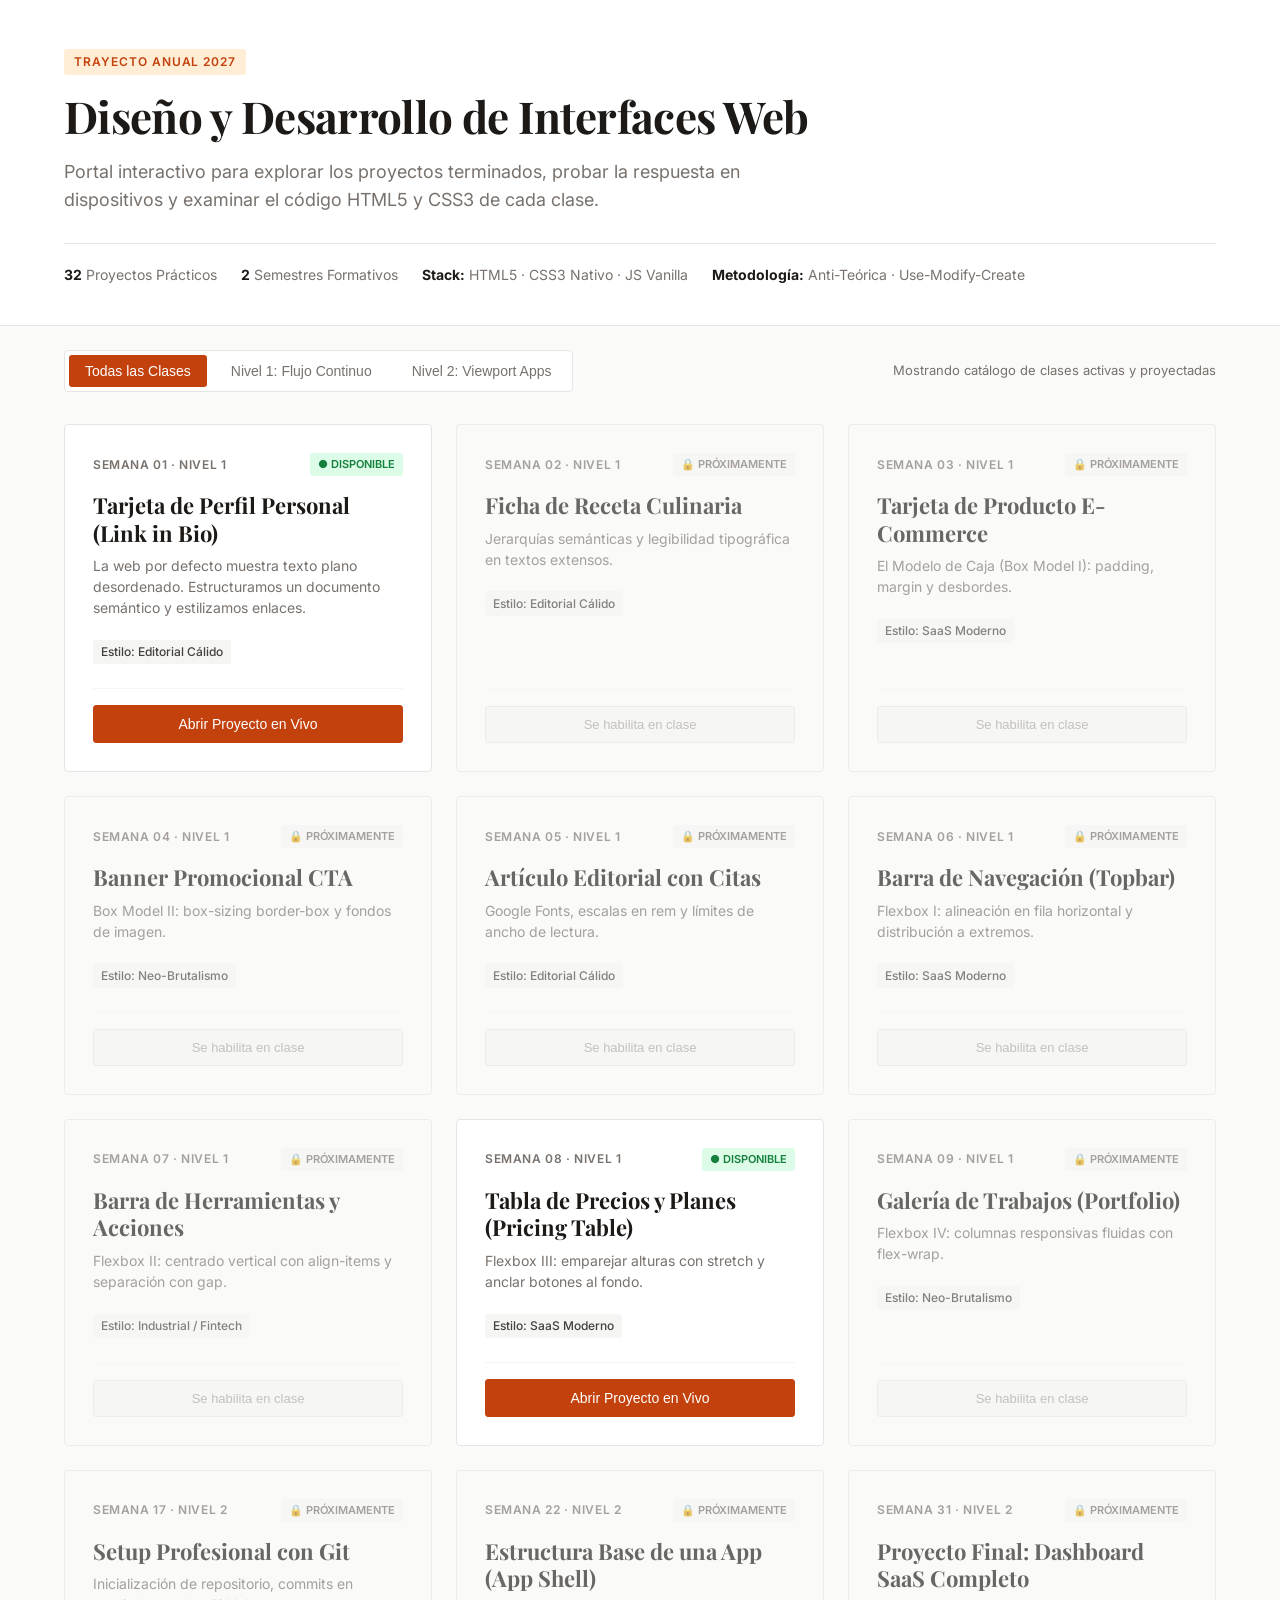
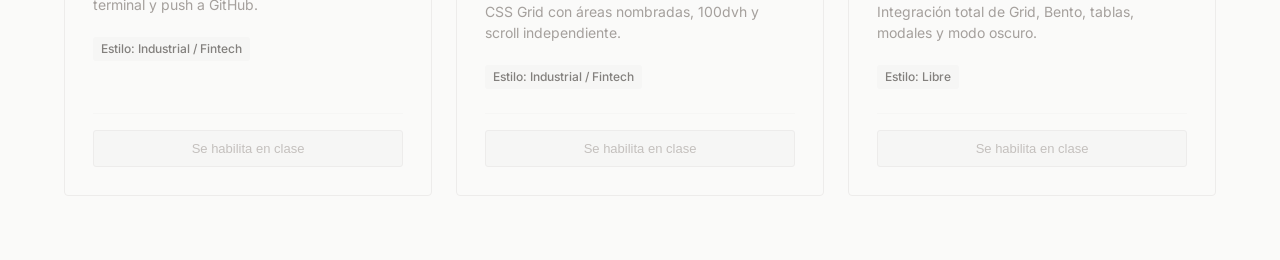
==== index.html @ 1b9a5218 "feat: implementar portal interactivo de proyectos con visor de iframe y codigo fuente" ====
<!DOCTYPE html>
<html lang="es">
<head>
  <meta charset="UTF-8">
  <meta name="viewport" content="width=device-width, initial-scale=1.0">
  <title>Portal de Proyectos | Trayecto Anual de Diseño Web 2027</title>
  <meta name="description" content="Explorador de proyectos prácticos y código fuente del Trayecto Anual de Diseño Web por Proyectos 2027.">
  
  <!-- Tipografías (Google Fonts) -->
  <link rel="preconnect" href="https://fonts.googleapis.com">
  <link rel="preconnect" href="https://fonts.gstatic.com" crossorigin>
  <link href="https://fonts.googleapis.com/css2?family=Inter:wght@400;500;600;700&family=JetBrains+Mono:wght@400;500&family=Playfair+Display:ital,wght@0,600;0,700;1,400&display=swap" rel="stylesheet">
  
  <!-- Estilos del Portal (Arquetipo Editorial Cálido) -->
  <link rel="stylesheet" href="css/portal.css">
</head>
<body>

  <!-- Encabezado / Hero Editorial -->
  <header class="portal-header">
    <div class="portal-container">
      <span class="portal-tag">Trayecto Anual 2027</span>
      <h1 class="portal-title">Diseño y Desarrollo de Interfaces Web</h1>
      <p class="portal-subtitle">
        Portal interactivo para explorar los proyectos terminados, probar la respuesta en dispositivos y examinar el código HTML5 y CSS3 de cada clase.
      </p>

      <div class="portal-meta">
        <div><strong>32</strong> Proyectos Prácticos</div>
        <div><strong>2</strong> Semestres Formativos</div>
        <div><strong>Stack:</strong> HTML5 · CSS3 Nativo · JS Vanilla</div>
        <div><strong>Metodología:</strong> Anti-Teórica · Use-Modify-Create</div>
      </div>
    </div>
  </header>

  <!-- Contenido Principal -->
  <main class="portal-container">
    <!-- Barra de Filtros por Nivel -->
    <div class="portal-controls">
      <div class="filter-tabs" role="tablist" aria-label="Filtrar por nivel">
        <button class="filter-btn is-active" data-filter="all">Todas las Clases</button>
        <button class="filter-btn" data-filter="1">Nivel 1: Flujo Continuo</button>
        <button class="filter-btn" data-filter="2">Nivel 2: Viewport Apps</button>
      </div>

      <span class="portal-info-badge">Mostrando catálogo de clases activas y proyectadas</span>
    </div>

    <!-- Grilla de Tarjetas (Renderizada por js/portal.js) -->
    <section class="classes-grid" id="classes-grid" aria-label="Catálogo de Clases">
      <!-- Las tarjetas se generan dinámicamente -->
    </section>
  </main>

  <!-- Visor Interactivo (Modal para Live Preview y Código) -->
  <div class="viewer-overlay" id="viewer-overlay" role="dialog" aria-modal="true" aria-labelledby="viewer-project-title">
    <div class="viewer-window">
      
      <!-- Topbar del Visor -->
      <header class="viewer-topbar">
        <div class="viewer-title-box">
          <h2 class="viewer-project-title" id="viewer-project-title">Cargando proyecto...</h2>
        </div>
        <button class="viewer-close-btn" id="viewer-close-btn" aria-label="Cerrar visor">✕ Cerrar (Esc)</button>
      </header>

      <!-- Selector de Pestañas (Preview vs HTML vs CSS) -->
      <nav class="viewer-tabs" aria-label="Vistas del proyecto">
        <button class="viewer-tab-btn is-active" data-viewer-tab="preview">Vista Previa</button>
        <button class="viewer-tab-btn" data-viewer-tab="html">Código HTML</button>
        <button class="viewer-tab-btn" data-viewer-tab="css">Código CSS</button>
      </nav>

      <!-- Cuerpo del Visor -->
      <div class="viewer-body">
        
        <!-- Panel 1: Iframe Interactivo con selector de pantalla -->
        <section class="viewer-pane is-active" data-viewer-pane="preview" aria-label="Vista previa del resultado">
          <div class="preview-controls">
            <button class="preview-device-btn is-active" data-device="desktop">Desktop</button>
            <button class="preview-device-btn" data-device="mobile">Mobile (375px)</button>
          </div>
          <div class="preview-frame-wrapper">
            <iframe class="preview-frame" id="preview-frame" title="Vista previa del proyecto"></iframe>
          </div>
        </section>

        <!-- Panel 2: Código HTML -->
        <section class="viewer-pane" data-viewer-pane="html" aria-label="Código fuente HTML">
          <div class="code-wrapper">
            <pre class="code-block" id="code-html"><code>Cargando HTML...</code></pre>
          </div>
        </section>

        <!-- Panel 3: Código CSS -->
        <section class="viewer-pane" data-viewer-pane="css" aria-label="Código fuente CSS">
          <div class="code-wrapper">
            <pre class="code-block" id="code-css"><code>Cargando CSS...</code></pre>
          </div>
        </section>

      </div>
    </div>
  </div>

  <!-- Lógica Vanilla del Portal -->
  <script src="js/portal.js"></script>
</body>
</html>
---- css/portal.css ----
/* ============================================================ */
/* PORTAL DE CLASES: ARQUETIPO EDITORIAL CÁLIDO                */
/* Archivo: css/portal.css                                      */
/* ============================================================ */

:root {
  /* Paleta Editorial Cálido */
  --color-bg: #fafaf9;          /* Arena suave */
  --color-card-bg: #ffffff;     /* Blanco puro */
  --color-text-main: #1c1917;   /* Grafito oscuro */
  --color-text-muted: #78716c;  /* Gris cálido */
  --color-border: #e7e5e4;      /* Borde sutil de 1px */
  --color-divider: #f5f5f4;
  
  --color-accent: #c2410c;      /* Terracota */
  --color-accent-hover: #9a3412;
  --color-accent-contrast: #ffffff;
  --color-accent-subtle: #ffedd5;

  --color-code-bg: #1c1917;
  --color-code-text: #f5f5f4;

  /* Tipografías */
  --font-serif: 'Playfair Display', Georgia, serif;
  --font-sans: 'Inter', -apple-system, BlinkMacSystemFont, sans-serif;
  --font-mono: 'JetBrains Mono', ui-monospace, monospace;

  /* Radios mínimos editoriales */
  --radius-sm: 3px;
  --radius-md: 4px;
}

*, *::before, *::after {
  box-sizing: border-box;
  margin: 0;
  padding: 0;
}

body {
  font-family: var(--font-sans);
  background-color: var(--color-bg);
  color: var(--color-text-main);
  line-height: 1.5;
  min-height: 100vh;
  -webkit-font-smoothing: antialiased;
}

/* ============================================================ */
/* ENCABEZADO / HERO                                            */
/* ============================================================ */
.portal-header {
  border-bottom: 1px solid var(--color-border);
  background-color: #ffffff;
  padding: 3rem 1.5rem 2.5rem;
}

.portal-container {
  max-width: 72rem;
  margin: 0 auto;
}

.portal-tag {
  display: inline-block;
  font-size: 0.75rem;
  font-weight: 600;
  text-transform: uppercase;
  letter-spacing: 0.08em;
  color: var(--color-accent);
  background-color: var(--color-accent-subtle);
  padding: 0.25rem 0.625rem;
  border-radius: var(--radius-sm);
  margin-bottom: 1rem;
}

.portal-title {
  font-family: var(--font-serif);
  font-size: 2.75rem;
  font-weight: 700;
  line-height: 1.15;
  letter-spacing: -0.015em;
  margin-bottom: 1rem;
}

.portal-subtitle {
  color: var(--color-text-muted);
  font-size: 1.125rem;
  max-width: 44rem;
  line-height: 1.6;
  margin-bottom: 1.75rem;
}

.portal-meta {
  display: flex;
  flex-wrap: wrap;
  gap: 1.5rem;
  padding-top: 1.25rem;
  border-top: 1px solid var(--color-border);
  font-size: 0.875rem;
  color: var(--color-text-muted);
}

.portal-meta strong {
  color: var(--color-text-main);
}

/* ============================================================ */
/* BARRA DE FILTROS                                             */
/* ============================================================ */
.portal-controls {
  padding: 1.5rem 0 2rem;
  display: flex;
  justify-content: space-between;
  align-items: center;
  flex-wrap: wrap;
  gap: 1rem;
}

.filter-tabs {
  display: flex;
  gap: 0.5rem;
  background-color: #ffffff;
  padding: 0.25rem;
  border: 1px solid var(--color-border);
  border-radius: var(--radius-md);
}

.filter-btn {
  border: none;
  background: transparent;
  padding: 0.5rem 1rem;
  font-size: 0.875rem;
  font-weight: 500;
  color: var(--color-text-muted);
  cursor: pointer;
  border-radius: var(--radius-sm);
  transition: all 120ms ease;
}

.filter-btn:hover {
  color: var(--color-text-main);
}

.filter-btn.is-active {
  background-color: var(--color-accent);
  color: #ffffff;
}

.portal-info-badge {
  font-size: 0.8125rem;
  color: var(--color-text-muted);
}

/* ============================================================ */
/* GRILLA DE TARJETAS DE CLASE                                  */
/* ============================================================ */
.classes-grid {
  display: grid;
  grid-template-columns: repeat(auto-fill, minmax(20rem, 1fr));
  gap: 1.5rem;
  margin-bottom: 4rem;
}

.class-card {
  background-color: var(--color-card-bg);
  border: 1px solid var(--color-border);
  border-radius: var(--radius-md);
  padding: 1.75rem;
  display: flex;
  flex-direction: column;
  position: relative;
  transition: border-color 150ms ease;
}

.class-card:hover {
  border-color: #cbd5e1;
}

.class-card.is-locked {
  opacity: 0.65;
  background-color: #fafaf9;
}

.class-card-header {
  display: flex;
  justify-content: space-between;
  align-items: center;
  margin-bottom: 1rem;
}

.class-week {
  font-size: 0.75rem;
  font-weight: 600;
  text-transform: uppercase;
  letter-spacing: 0.05em;
  color: var(--color-text-muted);
}

.class-status {
  font-size: 0.6875rem;
  font-weight: 600;
  text-transform: uppercase;
  padding: 0.2rem 0.5rem;
  border-radius: var(--radius-sm);
}

.status-active {
  background-color: #dcfce7;
  color: #15803d;
}

.status-locked {
  background-color: #f5f5f4;
  color: #78716c;
}

.class-title {
  font-family: var(--font-serif);
  font-size: 1.375rem;
  font-weight: 700;
  line-height: 1.25;
  margin-bottom: 0.5rem;
}

.class-desc {
  font-size: 0.875rem;
  color: var(--color-text-muted);
  line-height: 1.5;
  margin-bottom: 1.25rem;
}

.class-tag-style {
  display: inline-block;
  font-size: 0.75rem;
  font-weight: 500;
  color: #44403c;
  background-color: #f5f5f4;
  padding: 0.2rem 0.5rem;
  border-radius: var(--radius-sm);
  margin-bottom: 1.5rem;
}

.class-card-footer {
  margin-top: auto;
  padding-top: 1rem;
  border-top: 1px solid var(--color-divider);
}

.btn-open-viewer {
  width: 100%;
  padding: 0.625rem 1rem;
  background-color: var(--color-accent);
  color: #ffffff;
  border: 1px solid var(--color-accent);
  border-radius: var(--radius-sm);
  font-weight: 500;
  font-size: 0.875rem;
  cursor: pointer;
  text-align: center;
  transition: background-color 150ms ease;
}

.btn-open-viewer:hover {
  background-color: var(--color-accent-hover);
}

.btn-disabled {
  width: 100%;
  padding: 0.625rem 1rem;
  background-color: #f5f5f4;
  color: #a8a29e;
  border: 1px solid var(--color-border);
  border-radius: var(--radius-sm);
  font-size: 0.8125rem;
  text-align: center;
  cursor: not-allowed;
}

/* ============================================================ */
/* EL VISOR INTERACTIVO (MODAL / PANTALLA DE PROYECTO)          */
/* ============================================================ */
.viewer-overlay {
  display: none;
  position: fixed;
  inset: 0;
  background-color: rgba(28, 25, 23, 0.7);
  z-index: 1000;
  align-items: center;
  justify-content: center;
  padding: 1.5rem;
}

.viewer-overlay.is-open {
  display: flex;
}

.viewer-window {
  width: 100%;
  max-width: 68rem;
  height: 90vh;
  background-color: #ffffff;
  border-radius: var(--radius-md);
  border: 1px solid var(--color-border);
  display: flex;
  flex-direction: column;
  overflow: hidden;
  box-shadow: 0 25px 50px -12px rgba(0, 0, 0, 0.25);
}

/* Barra Superior del Visor */
.viewer-topbar {
  display: flex;
  justify-content: space-between;
  align-items: center;
  padding: 0.75rem 1.25rem;
  border-bottom: 1px solid var(--color-border);
  background-color: #ffffff;
}

.viewer-title-box {
  display: flex;
  align-items: center;
  gap: 0.75rem;
}

.viewer-project-title {
  font-family: var(--font-serif);
  font-size: 1.125rem;
  font-weight: 700;
}

.viewer-close-btn {
  background: none;
  border: 1px solid var(--color-border);
  padding: 0.375rem 0.75rem;
  border-radius: var(--radius-sm);
  font-size: 0.8125rem;
  cursor: pointer;
}

.viewer-close-btn:hover {
  background-color: #f5f5f4;
}

/* Pestañas de Vista */
.viewer-tabs {
  display: flex;
  border-bottom: 1px solid var(--color-border);
  background-color: #fafaf9;
  padding: 0 1.25rem;
  gap: 0.25rem;
}

.viewer-tab-btn {
  padding: 0.625rem 1rem;
  border: none;
  background: transparent;
  font-size: 0.8125rem;
  font-weight: 500;
  color: var(--color-text-muted);
  cursor: pointer;
  border-bottom: 2px solid transparent;
  transition: all 120ms ease;
}

.viewer-tab-btn:hover {
  color: var(--color-text-main);
}

.viewer-tab-btn.is-active {
  color: var(--color-accent);
  border-bottom-color: var(--color-accent);
  font-weight: 600;
}

/* Contenedores de Contenido del Visor */
.viewer-body {
  flex: 1;
  overflow: hidden;
  position: relative;
  background-color: #fafaf9;
}

.viewer-pane {
  display: none;
  width: 100%;
  height: 100%;
}

.viewer-pane.is-active {
  display: flex;
  flex-direction: column;
}

/* Panel 1: Iframe de Vista Previa */
.preview-controls {
  display: flex;
  justify-content: flex-end;
  gap: 0.5rem;
  padding: 0.5rem 1rem;
  background-color: #ffffff;
  border-bottom: 1px solid var(--color-border);
  font-size: 0.75rem;
}

.preview-device-btn {
  padding: 0.25rem 0.5rem;
  border: 1px solid var(--color-border);
  border-radius: var(--radius-sm);
  background: #ffffff;
  font-size: 0.75rem;
  cursor: pointer;
}

.preview-device-btn.is-active {
  background-color: #1c1917;
  color: #ffffff;
  border-color: #1c1917;
}

.preview-frame-wrapper {
  flex: 1;
  display: flex;
  justify-content: center;
  align-items: center;
  padding: 1rem;
  overflow: auto;
}

.preview-frame {
  width: 100%;
  height: 100%;
  border: 1px solid var(--color-border);
  background-color: #ffffff;
  border-radius: var(--radius-sm);
  transition: width 200ms ease;
}

.preview-frame.is-mobile {
  width: 375px;
  height: 667px;
  box-shadow: 0 10px 25px rgba(0, 0, 0, 0.15);
}

/* Panel 2 y 3: Visores de Código con Pre */
.code-wrapper {
  flex: 1;
  padding: 1.25rem;
  overflow: auto;
  background-color: var(--color-code-bg);
}

.code-block {
  font-family: var(--font-mono);
  font-size: 0.8125rem;
  line-height: 1.6;
  color: var(--color-code-text);
  white-space: pre;
}

.code-loading {
  color: #a8a29e;
  font-style: italic;
  padding: 2rem;
  text-align: center;
}

@media (max-width: 640px) {
  .portal-title {
    font-size: 2rem;
  }
  .portal-controls {
    flex-direction: column;
    align-items: stretch;
  }
}
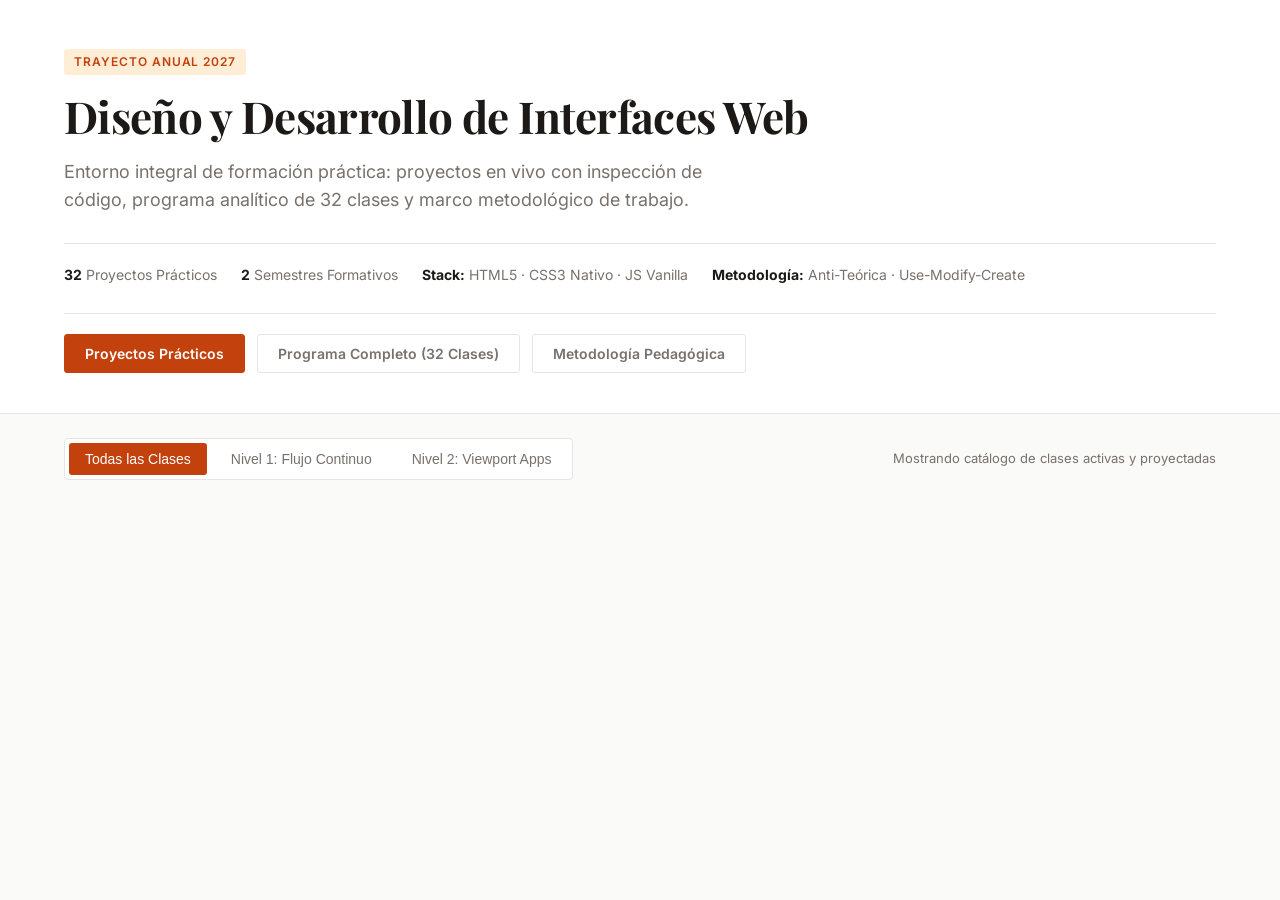
==== commit bca3991d: "feat: integrar vistas de programa completo y metodologia pedagogica en el portal" ====
--- a/index.html
+++ b/index.html
@@ -3,8 +3,8 @@
 <head>
   <meta charset="UTF-8">
   <meta name="viewport" content="width=device-width, initial-scale=1.0">
-  <title>Portal de Proyectos | Trayecto Anual de Diseño Web 2027</title>
-  <meta name="description" content="Explorador de proyectos prácticos y código fuente del Trayecto Anual de Diseño Web por Proyectos 2027.">
+  <title>Portal de Formación | Trayecto Anual de Diseño Web 2027</title>
+  <meta name="description" content="Portal interactivo, programa curricular y metodología del Trayecto Anual de Diseño Web por Proyectos 2027.">
   
   <!-- Tipografías (Google Fonts) -->
   <link rel="preconnect" href="https://fonts.googleapis.com">
@@ -22,7 +22,7 @@
       <span class="portal-tag">Trayecto Anual 2027</span>
       <h1 class="portal-title">Diseño y Desarrollo de Interfaces Web</h1>
       <p class="portal-subtitle">
-        Portal interactivo para explorar los proyectos terminados, probar la respuesta en dispositivos y examinar el código HTML5 y CSS3 de cada clase.
+        Entorno integral de formación práctica: proyectos en vivo con inspección de código, programa analítico de 32 clases y marco metodológico de trabajo.
       </p>
 
       <div class="portal-meta">
@@ -31,26 +31,595 @@
         <div><strong>Stack:</strong> HTML5 · CSS3 Nativo · JS Vanilla</div>
         <div><strong>Metodología:</strong> Anti-Teórica · Use-Modify-Create</div>
       </div>
+
+      <!-- Barra de Navegación Principal (SPA) -->
+      <nav class="portal-main-nav" aria-label="Navegación principal del curso">
+        <button class="main-nav-btn is-active" data-view="proyectos">Proyectos Prácticos</button>
+        <button class="main-nav-btn" data-view="programa">Programa Completo (32 Clases)</button>
+        <button class="main-nav-btn" data-view="metodologia">Metodología Pedagógica</button>
+      </nav>
     </div>
   </header>
 
   <!-- Contenido Principal -->
   <main class="portal-container">
-    <!-- Barra de Filtros por Nivel -->
-    <div class="portal-controls">
-      <div class="filter-tabs" role="tablist" aria-label="Filtrar por nivel">
-        <button class="filter-btn is-active" data-filter="all">Todas las Clases</button>
-        <button class="filter-btn" data-filter="1">Nivel 1: Flujo Continuo</button>
-        <button class="filter-btn" data-filter="2">Nivel 2: Viewport Apps</button>
+
+    <!-- ======================================================== -->
+    <!-- VISTA 1: PROYECTOS PRÁCTICOS (GRILLA + VISOR INTERACTIVO) -->
+    <!-- ======================================================== -->
+    <section class="portal-view is-active" id="view-proyectos" aria-label="Catálogo de Proyectos">
+      <!-- Barra de Filtros por Nivel -->
+      <div class="portal-controls">
+        <div class="filter-tabs" role="tablist" aria-label="Filtrar por nivel">
+          <button class="filter-btn is-active" data-filter="all">Todas las Clases</button>
+          <button class="filter-btn" data-filter="1">Nivel 1: Flujo Continuo</button>
+          <button class="filter-btn" data-filter="2">Nivel 2: Viewport Apps</button>
+        </div>
+
+        <span class="portal-info-badge">Mostrando catálogo de clases activas y proyectadas</span>
       </div>
 
-      <span class="portal-info-badge">Mostrando catálogo de clases activas y proyectadas</span>
-    </div>
-
-    <!-- Grilla de Tarjetas (Renderizada por js/portal.js) -->
-    <section class="classes-grid" id="classes-grid" aria-label="Catálogo de Clases">
-      <!-- Las tarjetas se generan dinámicamente -->
+      <!-- Grilla de Tarjetas (Renderizada por js/portal.js) -->
+      <div class="classes-grid" id="classes-grid">
+        <!-- Las tarjetas se generan dinámicamente -->
+      </div>
     </section>
+
+    <!-- ======================================================== -->
+    <!-- VISTA 2: PROGRAMA COMPLETO (32 CLASES E HITOS)           -->
+    <!-- ======================================================== -->
+    <section class="portal-view" id="view-programa" aria-label="Programa de Clases">
+      <article class="editorial-article">
+        <header class="article-header">
+          <span class="article-badge">Plan Curricular 2027</span>
+          <h2 class="article-title">32 Proyectos Prácticos para Aprender Diseño Web</h2>
+          <p class="article-lead">
+            32 semanas · 1 clase semanal de 3 horas (180 min) · Cero teoría de memoria · Cada clase resuelve un problema visual concreto con código real.
+          </p>
+        </header>
+
+        <!-- Bloque Nivel 1 -->
+        <h3 class="section-block-title">Nivel 1: Páginas Web y Sitios de Lectura (Clases 01 a 16)</h3>
+        <p class="section-block-desc">
+          <strong>Enfoque:</strong> Documentos web continuos con scroll vertical natural, estructura semántica, tipografía cuidada, Flexbox y publicación en <strong>Netlify Drop</strong>.
+        </p>
+
+        <div class="table-responsive">
+          <table class="data-table">
+            <thead>
+              <tr>
+                <th class="cell-num">#</th>
+                <th>Proyecto</th>
+                <th>Problema que resolvemos</th>
+                <th>Aprendizaje HTML &amp; CSS</th>
+                <th>Estilo</th>
+                <th>Interacción</th>
+              </tr>
+            </thead>
+            <tbody>
+              <tr>
+                <td class="cell-num">01</td>
+                <td class="cell-name"><strong>Tarjeta de Perfil Personal (Link in Bio)</strong></td>
+                <td>La web por defecto muestra texto plano desordenado y enlaces azules.</td>
+                <td>Estructura básica (`html`, `head`, `body`), textos, enlaces, imágenes y primer CSS.</td>
+                <td><span class="badge-tag">Editorial Cálido</span></td>
+                <td>No</td>
+              </tr>
+              <tr>
+                <td class="cell-num">02</td>
+                <td class="cell-name"><strong>Ficha de Receta Culinaria</strong></td>
+                <td>El texto corrido sin jerarquías cansa la vista y nadie lo lee.</td>
+                <td>Semántica (`header`, `main`, `article`, listas), fuentes, tamaños e interlineado.</td>
+                <td><span class="badge-tag">Editorial Cálido</span></td>
+                <td>No</td>
+              </tr>
+              <tr>
+                <td class="cell-num">03</td>
+                <td class="cell-name"><strong>Tarjeta de Producto E-Commerce</strong></td>
+                <td>Las fotos y textos se pegan a los bordes de la tarjeta o se salen.</td>
+                <td><strong>Box Model I:</strong> Width, height, padding, border y margin. Evitar desbordes.</td>
+                <td><span class="badge-tag">SaaS Moderno</span></td>
+                <td>No</td>
+              </tr>
+              <tr>
+                <td class="cell-num">04</td>
+                <td class="cell-name"><strong>Banner Promocional con Fondo</strong></td>
+                <td>Agregar espacio interno agranda la caja y rompe el ancho calculado.</td>
+                <td>`box-sizing: border-box`, fondos con color e imágenes completas (`cover`).</td>
+                <td><span class="badge-tag">Neo-Brutalismo</span></td>
+                <td>No</td>
+              </tr>
+              <tr>
+                <td class="cell-num">05</td>
+                <td class="cell-name"><strong>Artículo con Citas Destacadas</strong></td>
+                <td>Líneas de texto eternas de punta a punta de la pantalla que agotan los ojos.</td>
+                <td>Google Fonts, medidas en `rem` y límites de ancho centrado (`max-width: 68ch`).</td>
+                <td><span class="badge-tag">Editorial Cálido</span></td>
+                <td>No</td>
+              </tr>
+              <tr>
+                <td class="cell-num">06</td>
+                <td class="cell-name"><strong>Barra de Navegación (Topbar)</strong></td>
+                <td>Logo a la izquierda y botones a la derecha sin usar flotantes rotos.</td>
+                <td><strong>Flexbox I:</strong> Fila horizontal (`display: flex`) y extremos (`space-between`).</td>
+                <td><span class="badge-tag">SaaS Moderno</span></td>
+                <td>No</td>
+              </tr>
+              <tr>
+                <td class="cell-num">07</td>
+                <td class="cell-name"><strong>Botonera y Barra de Acciones</strong></td>
+                <td>Iconos y textos dentro de un botón quedan desalineados verticalmente.</td>
+                <td>Centrado vertical (`align-items: center`), separación con `gap` y efectos `:hover`.</td>
+                <td><span class="badge-tag">Industrial</span></td>
+                <td>No</td>
+              </tr>
+              <tr>
+                <td class="cell-num">08</td>
+                <td class="cell-name"><strong>Tabla de Precios y Planes</strong></td>
+                <td>Tarjetas en fila con alturas dispares y botones flotando a distinta altura.</td>
+                <td>Alturas parejas con stretch, anchos iguales (`flex: 1`) y botones al fondo con `margin-top: auto`.</td>
+                <td><span class="badge-tag">SaaS Moderno</span></td>
+                <td><span class="badge-interactive">Switch Mensual/Anual</span></td>
+              </tr>
+              <tr>
+                <td class="cell-num">09</td>
+                <td class="cell-name"><strong>Galería de Trabajos (Portfolio)</strong></td>
+                <td>Al achicar la pantalla, las tarjetas se aprietan infinitamente hasta deformarse.</td>
+                <td>Columnas fluidas responsivas con `flex-wrap: wrap` y anchos porcentuales.</td>
+                <td><span class="badge-tag">Neo-Brutalismo</span></td>
+                <td>No</td>
+              </tr>
+              <tr>
+                <td class="cell-num">10</td>
+                <td class="cell-name"><strong>Catálogo de Productos con Filtros</strong></td>
+                <td>Organizar una columna fija de filtros a la izquierda y grilla a la derecha.</td>
+                <td>Flexbox anidado: caja contenedora principal dividida en lateral y cuerpo.</td>
+                <td><span class="badge-tag">SaaS Moderno</span></td>
+                <td>No</td>
+              </tr>
+              <tr>
+                <td class="cell-num">11</td>
+                <td class="cell-name"><strong>Formulario de Registro y Contacto</strong></td>
+                <td>Casilleros desalineados y el usuario no sabe dónde hacer clic para escribir.</td>
+                <td>Inputs accesibles (text, email, password), etiquetas `<label>` vinculadas y foco con `:focus`.</td>
+                <td><span class="badge-tag">SaaS Moderno</span></td>
+                <td><span class="badge-interactive">Mostrar Contraseña</span></td>
+              </tr>
+              <tr>
+                <td class="cell-num">12</td>
+                <td class="cell-name"><strong>Formulario de Cotización o Reservas</strong></td>
+                <td>Opciones de selección múltiple, desplegables y comentarios desordenados.</td>
+                <td>Elementos `<select>`, `<checkbox>`, `<radio>` y `<textarea>` estilizados y legibles.</td>
+                <td><span class="badge-tag">Editorial Cálido</span></td>
+                <td>No</td>
+              </tr>
+              <tr>
+                <td class="cell-num">13</td>
+                <td class="cell-name"><strong>Tabla de Posiciones o Comparativa</strong></td>
+                <td>Datos numéricos desalineados y difíciles de comparar a simple vista.</td>
+                <td>Tablas semánticas (`table`, `thead`, `tbody`), `border-collapse` y alineación numérica.</td>
+                <td><span class="badge-tag">Industrial</span></td>
+                <td>No</td>
+              </tr>
+              <tr>
+                <td class="cell-num">14</td>
+                <td class="cell-name"><strong>Página Completa de Producto (Parte 1)</strong></td>
+                <td>Unir todo lo aprendido en una página integral larga y comercial.</td>
+                <td>Estructura completa de landing page, scroll suave y acordeón nativo `<details>`.</td>
+                <td><span class="badge-tag">Libre</span></td>
+                <td>No</td>
+              </tr>
+              <tr>
+                <td class="cell-num">15</td>
+                <td class="cell-name"><strong>Página Completa de Producto (Parte 2)</strong></td>
+                <td>En la pantalla chica del celular el menú tapa la página y requiere botón.</td>
+                <td>Media Queries responsivas y menú hamburguesa conectado con el interruptor JS de 3 pasos.</td>
+                <td><span class="badge-tag">Libre</span></td>
+                <td><span class="badge-interactive">Menú Hamburguesa</span></td>
+              </tr>
+              <tr>
+                <td class="cell-num">16</td>
+                <td class="cell-name"><strong>Primera Web en Internet y Auditoría</strong></td>
+                <td>La página solo funciona localmente y no puede compartirse con el mundo.</td>
+                <td>Auditoría de sintaxis y despliegue gratuito a producción con **Netlify Drop**.</td>
+                <td><span class="badge-tag">Libre</span></td>
+                <td>No</td>
+              </tr>
+            </tbody>
+          </table>
+        </div>
+
+        <hr class="section-divider">
+
+        <!-- Bloque Nivel 2 -->
+        <h3 class="section-block-title">Nivel 2: Pantallas de Aplicaciones, Paneles y Sistemas de Diseño (Clases 17 a 32)</h3>
+        <p class="section-block-desc">
+          <strong>Enfoque:</strong> Pantallas de aplicación (100dvh desktop / scroll móvil), control de versiones con <strong>Git &amp; GitHub</strong>, CSS Grid bidimensional, tokens de diseño y <strong>GitHub Pages</strong>.
+        </p>
+
+        <div class="table-responsive">
+          <table class="data-table">
+            <thead>
+              <tr>
+                <th class="cell-num">#</th>
+                <th>Proyecto</th>
+                <th>Problema que resolvemos</th>
+                <th>Aprendizaje HTML &amp; CSS</th>
+                <th>Estilo</th>
+                <th>Interacción</th>
+              </tr>
+            </thead>
+            <tbody>
+              <tr>
+                <td class="cell-num">17</td>
+                <td class="cell-name"><strong>Control Profesional con Git</strong></td>
+                <td>Modificar código sin copia de seguridad hace que un error borre horas de trabajo.</td>
+                <td>Terminal de VS Code, repositorios locales con Git, commits y push a GitHub.</td>
+                <td><span class="badge-tag">Industrial</span></td>
+                <td>No</td>
+              </tr>
+              <tr>
+                <td class="cell-num">18</td>
+                <td class="cell-name"><strong>Tarjeta con Notificación Flotante (Badge)</strong></td>
+                <td>Colocar un badge en la esquina de una tarjeta sin que corra los textos.</td>
+                <td>Posicionamiento fuera de flujo: `position: relative` + `position: absolute`.</td>
+                <td><span class="badge-tag">SaaS Moderno</span></td>
+                <td>No</td>
+              </tr>
+              <tr>
+                <td class="cell-num">19</td>
+                <td class="cell-name"><strong>Menú Superior Fijo con Notificaciones</strong></td>
+                <td>El menú desaparece al scrollear y una ventanita flotante queda tapada.</td>
+                <td>Navegación pegada con `position: sticky` y apilamiento en capas con `z-index`.</td>
+                <td><span class="badge-tag">Industrial</span></td>
+                <td><span class="badge-interactive">Pop de Avisos</span></td>
+              </tr>
+              <tr>
+                <td class="cell-num">20</td>
+                <td class="cell-name"><strong>Mosaico de Fotos y Portfolio Creativo</strong></td>
+                <td>Flexbox solo piensa en 1D; no permite mosaicos con fotos de tamaños variados.</td>
+                <td><strong>CSS Grid:</strong> Cuadrículas bidimensionales usando fracciones (`fr`) y `gap`.</td>
+                <td><span class="badge-tag">Neo-Brutalismo</span></td>
+                <td>No</td>
+              </tr>
+              <tr>
+                <td class="cell-num">21</td>
+                <td class="cell-name"><strong>Grilla Bento (Estilo Apple / Linear)</strong></td>
+                <td>Tarjetas modernas donde una ocupa dos filas y dos columnas sin romper el resto.</td>
+                <td>Expansión en grilla con `grid-column: span 2` y `grid-row: span 2`.</td>
+                <td><span class="badge-tag">SaaS Moderno</span></td>
+                <td>No</td>
+              </tr>
+              <tr>
+                <td class="cell-num">22</td>
+                <td class="cell-name"><strong>Estructura Base de una App (App Shell)</strong></td>
+                <td>Pantalla fija de aplicación donde el sidebar queda quieto y el centro scrollea.</td>
+                <td>Áreas nombradas (`grid-template-areas`), altura real `100dvh` y scroll encapsulado.</td>
+                <td><span class="badge-tag">Industrial</span></td>
+                <td>No</td>
+              </tr>
+              <tr>
+                <td class="cell-num">23</td>
+                <td class="cell-name"><strong>Panel de Métricas (Dashboard de Control)</strong></td>
+                <td>Coordinar el esqueleto general con los detalles dentro de cada estadística.</td>
+                <td>La combinación profesional: Grid para la macro-estructura y Flexbox para micro-tarjetas.</td>
+                <td><span class="badge-tag">Industrial</span></td>
+                <td>No</td>
+              </tr>
+              <tr>
+                <td class="cell-num">24</td>
+                <td class="cell-name"><strong>Grillas Auto-Responsivas Sin Media Queries</strong></td>
+                <td>Escribir reglas manuales para cada tamaño de pantalla es agotador y frágil.</td>
+                <td>Columnas fluidas inteligentes con `repeat(auto-fit, minmax(280px, 1fr))`.</td>
+                <td><span class="badge-tag">SaaS Moderno</span></td>
+                <td>No</td>
+              </tr>
+              <tr>
+                <td class="cell-num">25</td>
+                <td class="cell-name"><strong>Menú Lateral Deslizable Móvil</strong></td>
+                <td>En celular el sidebar ocupa toda la pantalla y asfixia el contenido central.</td>
+                <td>Mobile-First: sidebar oculto por defecto con transformación lateral fluida.</td>
+                <td><span class="badge-tag">SaaS Moderno</span></td>
+                <td><span class="badge-interactive">Sidebar Deslizable</span></td>
+              </tr>
+              <tr>
+                <td class="cell-num">26</td>
+                <td class="cell-name"><strong>Sistema de Colores y Tokens (`:root`)</strong></td>
+                <td>Cambiar la identidad de marca obliga a buscar y reemplazar cientos de líneas.</td>
+                <td>Variables nativas de CSS (`:root`) para colores, tipografías y radios globales.</td>
+                <td><span class="badge-tag">Libre</span></td>
+                <td>No</td>
+              </tr>
+              <tr>
+                <td class="cell-num">27</td>
+                <td class="cell-name"><strong>Modo Oscuro (Dark Mode) con Persistencia</strong></td>
+                <td>Los usuarios quieren interfaz nocturna sin duplicar archivos CSS.</td>
+                <td>Variables dinámicas redefinidas en clase `.dark` y guardado en `localStorage`.</td>
+                <td><span class="badge-tag">Industrial</span></td>
+                <td><span class="badge-interactive">Switch Dark/Light</span></td>
+              </tr>
+              <tr>
+                <td class="cell-num">28</td>
+                <td class="cell-name"><strong>Iconos Nítidos (SVG) y Multimedia</strong></td>
+                <td>Imágenes PNG se pixelen al agrandar y no cambian de color con el texto.</td>
+                <td>Iconos vectoriales Tabler Icons (`currentColor`), video y audio HTML5 nativos.</td>
+                <td><span class="badge-tag">Editorial Cálido</span></td>
+                <td>No</td>
+              </tr>
+              <tr>
+                <td class="cell-num">29</td>
+                <td class="cell-name"><strong>Validación Visual en Formularios</strong></td>
+                <td>El usuario escribe mal un dato y no se entera hasta enviar la página.</td>
+                <td>Inputs avanzados (date, range, color) y feedback en tiempo real con `:valid` e `:invalid`.</td>
+                <td><span class="badge-tag">SaaS Moderno</span></td>
+                <td>No</td>
+              </tr>
+              <tr>
+                <td class="cell-num">30</td>
+                <td class="cell-name"><strong>Factura Lista para Imprimir y Guardar en PDF</strong></td>
+                <td>Al imprimir con `Ctrl+P`, salen menús, botones y se cortan tablas entre hojas.</td>
+                <td>Estilos específicos de impresión (`@media print`): limpieza y saltos de página controlados.</td>
+                <td><span class="badge-tag">Editorial Cálido</span></td>
+                <td>No</td>
+              </tr>
+              <tr>
+                <td class="cell-num">31</td>
+                <td class="cell-name"><strong>Proyecto Final: Dashboard SaaS Completo</strong></td>
+                <td>Ensamblar todas las destrezas del año en un producto digital funcional completo.</td>
+                <td>Arquitectura limpia, accesibilidad por teclado y modal emergente nativo.</td>
+                <td><span class="badge-tag">Libre</span></td>
+                <td><span class="badge-interactive">Modal de Registros</span></td>
+              </tr>
+              <tr>
+                <td class="cell-num">32</td>
+                <td class="cell-name"><strong>Publicación Automática en GitHub Pages</strong></td>
+                <td>La aplicación debe estar online y actualizarse con cada commit de Git.</td>
+                <td>Despliegue automatizado con Pages, auditoría con Lighthouse y entrega final.</td>
+                <td><span class="badge-tag">Libre</span></td>
+                <td>No</td>
+              </tr>
+            </tbody>
+          </table>
+        </div>
+
+        <hr class="section-divider">
+
+        <!-- Bloque Hitos -->
+        <h3 class="section-block-title">Los 8 Hitos Clave del Año</h3>
+        <p class="section-block-desc">
+          Puntos de control formativos donde se consolida un proyecto completo para sumar al portfolio.
+        </p>
+
+        <div class="milestones-grid">
+          <div class="milestone-card">
+            <span class="milestone-week">Semana 04 · Nivel 1</span>
+            <h4 class="milestone-title">Hito 1: Control de Cajas</h4>
+            <p class="milestone-desc">Banner promocional. Dominio exacto del Box Model sin desbordes de pantalla.</p>
+          </div>
+          <div class="milestone-card">
+            <span class="milestone-week">Semana 08 · Nivel 1</span>
+            <h4 class="milestone-title">Hito 2: Dominio de Flexbox</h4>
+            <p class="milestone-desc">Tabla de 3 planes de precios con alturas unificadas y botones alineados al fondo.</p>
+          </div>
+          <div class="milestone-card">
+            <span class="milestone-week">Semana 13 · Nivel 1</span>
+            <h4 class="milestone-title">Hito 3: Formularios y Datos</h4>
+            <p class="milestone-desc">Formularios accesibles y tablas numéricas perfectamente legibles.</p>
+          </div>
+          <div class="milestone-card">
+            <span class="milestone-week">Semana 16 · Nivel 1</span>
+            <h4 class="milestone-title">Hito 4: Cierre Nivel 1</h4>
+            <p class="milestone-desc">Landing page comercial completa publicada en internet vía Netlify Drop.</p>
+          </div>
+          <div class="milestone-card">
+            <span class="milestone-week">Semana 17 · Nivel 2</span>
+            <h4 class="milestone-title">Hito 5: Trabajo con Git</h4>
+            <p class="milestone-desc">Primer repositorio versionado en terminal y sincronizado con GitHub.</p>
+          </div>
+          <div class="milestone-card">
+            <span class="milestone-week">Semana 22 · Nivel 2</span>
+            <h4 class="milestone-title">Hito 6: Pantalla de App (100dvh)</h4>
+            <p class="milestone-desc">Panel de aplicación con sidebar fijo y scroll de trabajo independiente.</p>
+          </div>
+          <div class="milestone-card">
+            <span class="milestone-week">Semana 27 · Nivel 2</span>
+            <h4 class="milestone-title">Hito 7: Tokens y Modo Oscuro</h4>
+            <p class="milestone-desc">Sistema de variables en `:root` con alternancia persistente de tema claro/oscuro.</p>
+          </div>
+          <div class="milestone-card">
+            <span class="milestone-week">Semana 32 · Nivel 2</span>
+            <h4 class="milestone-title">Hito 8: Entrega Integrador Final</h4>
+            <p class="milestone-desc">Aplicación web completa publicada y sincronizada en GitHub Pages.</p>
+          </div>
+        </div>
+      </article>
+    </section>
+
+    <!-- ======================================================== -->
+    <!-- VISTA 3: METODOLOGÍA PEDAGÓGICA                          -->
+    <!-- ======================================================== -->
+    <section class="portal-view" id="view-metodologia" aria-label="Metodología de Trabajo">
+      <article class="editorial-article">
+        <header class="article-header">
+          <span class="article-badge">Marco Metodológico</span>
+          <h2 class="article-title">Cómo Enseñamos y Aprendemos</h2>
+          <p class="article-lead">
+            Una propuesta pedagógica 100% práctica basada en proyectos reales, diseñada para eliminar la frustración teórica y el bloqueo frente a la hoja en blanco.
+          </p>
+        </header>
+
+        <!-- Los 4 Principios -->
+        <h3 class="section-block-title">Los Cuatro Principios de Clase</h3>
+        <p class="section-block-desc">
+          Fundamentos aplicados en cada sesión desde el primer minuto de cursada:
+        </p>
+
+        <div class="principles-grid">
+          <div class="principle-card">
+            <div class="principle-num">01</div>
+            <h4 class="principle-title">El código resuelve un problema visual</h4>
+            <p class="principle-text">
+              No memorizamos etiquetas de antemano. La teoría aparece únicamente como solución técnica ante una fricción visual evidente (un botón desalineado, una caja desbordada o un texto ilegible).
+            </p>
+          </div>
+
+          <div class="principle-card">
+            <div class="principle-num">02</div>
+            <h4 class="principle-title">Boceto en cajas antes de escribir código</h4>
+            <p class="principle-text">
+              Pensar en cajas estructuradas antes de tocar el teclado. Dedicamos 5 minutos en Excalidraw o papel a dibujar rectángulos jerárquicos (padres e hijos). Si se puede esquematizar en 3 minutos, se puede maquetar sin trabas.
+            </p>
+          </div>
+
+          <div class="principle-card">
+            <div class="principle-num">03</div>
+            <h4 class="principle-title">Elegí tu nivel de ayuda en cada clase</h4>
+            <p class="principle-text">
+              Cada alumno regula su desafío diario: <strong>Modo Guiado</strong> (plantilla con HTML resuelto y comentarios en CSS para avanzar con contención) o <strong>Modo Autónomo</strong> (texto crudo y objetivo visual para construir desde cero).
+            </p>
+          </div>
+
+          <div class="principle-card">
+            <div class="principle-num">04</div>
+            <h4 class="principle-title">JavaScript simple y quirúrgico</h4>
+            <p class="principle-text">
+              Sin matemáticas abstractas ni algoritmos pesados en etapas iniciales. Usamos el patrón transparente de 3 pasos que opera exactamente como un interruptor de luz en la pared.
+            </p>
+          </div>
+        </div>
+
+        <!-- Patrón JS de 3 pasos -->
+        <h4 style="font-size: 1.125rem; font-weight: 700; margin-bottom: 0.5rem;">El Patrón de 3 Pasos del DOM</h4>
+        <p class="section-block-desc">
+          Toda interactividad en las clases iniciales se resuelve conectando el evento del usuario con una clase de estilos en CSS:
+        </p>
+
+        <div class="code-example-box">
+<span style="color:#78716c;">// 1. ELEGIR los elementos de la interfaz</span>
+<span style="color:#f97316;">const</span> botonMenu = document.<span style="color:#38bdf8;">querySelector</span>(<span style="color:#a3e635;">'.menu-toggle'</span>);
+<span style="color:#f97316;">const</span> navMenu   = document.<span style="color:#38bdf8;">querySelector</span>(<span style="color:#a3e635;">'.nav-links'</span>);
+
+<span style="color:#78716c;">// 2. ESCUCHAR el clic del usuario</span>
+botonMenu.<span style="color:#38bdf8;">addEventListener</span>(<span style="color:#a3e635;">'click'</span>, () =&gt; {
+  <span style="color:#78716c;">// 3. PRENDER / APAGAR la clase en CSS</span>
+  navMenu.classList.<span style="color:#38bdf8;">toggle</span>(<span style="color:#a3e635;">'is-open'</span>);
+});
+        </div>
+
+        <hr class="section-divider">
+
+        <!-- Cronograma de 180 Minutos -->
+        <h3 class="section-block-title">Estructura de una Clase de 3 Horas (180 Minutos)</h3>
+        <p class="section-block-desc">
+          Una rutina predecible y cuidada para asegurar el acompañamiento docente mesa por mesa:
+        </p>
+
+        <div class="table-responsive">
+          <table class="data-table">
+            <thead>
+              <tr>
+                <th style="width: 5rem;">Bloque</th>
+                <th style="width: 8rem;">Tiempo</th>
+                <th style="width: 14rem;">Momento</th>
+                <th>Actividad en el aula</th>
+              </tr>
+            </thead>
+            <tbody>
+              <tr>
+                <td><strong>Bloque 1</strong></td>
+                <td><code>00:00 - 00:35</code></td>
+                <td><strong>Apertura y Desarmado</strong></td>
+                <td>Proyección de la <code>version-terminada</code> en pantalla grande. Inspección con DevTools (`F12`) y boceto ágil de cajas en Excalidraw (5 min).</td>
+              </tr>
+              <tr>
+                <td><strong>Bloque 2</strong></td>
+                <td><code>00:35 - 00:40</code></td>
+                <td><strong>Elección de Modo</strong></td>
+                <td>Cada estudiante selecciona su punto de partida: <code>starter-kit-guiado</code> (asistido) o <code>starter-kit-autonomo</code> (hoja en blanco).</td>
+              </tr>
+              <tr>
+                <td><strong>Bloque 3</strong></td>
+                <td><code>00:40 - 02:25</code></td>
+                <td><strong>Taller de Práctica</strong></td>
+                <td>Maquetación individual o en duplas siguiendo <code>INSTRUCCIONES.md</code>. El docente recorre mesa por mesa destrabando fricciones puntuales.</td>
+              </tr>
+              <tr>
+                <td><strong>Bloque 4</strong></td>
+                <td><code>02:25 - 02:40</code></td>
+                <td><strong>Pausa Activa</strong></td>
+                <td>15 minutos para despejar la vista, tomar un café y desconectar de las pantallas.</td>
+              </tr>
+              <tr>
+                <td><strong>Bloque 5</strong></td>
+                <td><code>02:40 - 03:00</code></td>
+                <td><strong>Puesta en Común</strong></td>
+                <td>Ronda final de 20 minutos: logros alcanzados, qué propiedades costaron resolver y cómo se solucionaron colectivamente.</td>
+              </tr>
+            </tbody>
+          </table>
+        </div>
+
+        <hr class="section-divider">
+
+        <!-- Protocolo de 4 Pasos -->
+        <h3 class="section-block-title">Protocolo de Depuración en 4 Pasos</h3>
+        <p class="section-block-desc">
+          Camino estandarizado que entrena a los estudiantes a encontrar y corregir desajustes visuales mediante las herramientas de desarrollo del navegador:
+        </p>
+
+        <div class="protocol-steps">
+          <div class="protocol-step">
+            <span class="step-badge">Paso 1</span>
+            <div class="step-content">
+              <h4>Inspeccionar el elemento con F12</h4>
+              <p>Clic derecho sobre el elemento desalineado &gt; <em>Inspeccionar</em>. Localizar la etiqueta exacta en el árbol del DOM.</p>
+            </div>
+          </div>
+
+          <div class="protocol-step">
+            <span class="step-badge">Paso 2</span>
+            <div class="step-content">
+              <h4>Verificar la insignia flex o grid en el contenedor padre</h4>
+              <p>Confirmar si el padre directo tiene <code>display: flex</code> o <code>display: grid</code> declarado. Si no aparece, revisar errores tipográficos en el selector del CSS.</p>
+            </div>
+          </div>
+
+          <div class="protocol-step">
+            <span class="step-badge">Paso 3</span>
+            <div class="step-content">
+              <h4>Detectar propiedades tachadas en el panel Styles</h4>
+              <p>Una línea tachada indica que otra regla de mayor especificidad la está anulando o que hubo un error de sintaxis en el valor asignado.</p>
+            </div>
+          </div>
+
+          <div class="protocol-step">
+            <span class="step-badge">Paso 4</span>
+            <div class="step-content">
+              <h4>Probar la corrección en vivo antes de editar el archivo</h4>
+              <p>Cambiar los valores directamente en el inspector. Cuando el ajuste visual responda como se espera, trasladar la solución al archivo <code>styles.css</code> en VS Code.</p>
+            </div>
+          </div>
+        </div>
+
+        <hr class="section-divider">
+
+        <!-- Estructura Canónica -->
+        <h3 class="section-block-title">Estructura Canónica de Cada Clase</h3>
+        <p class="section-block-desc">
+          Cada carpeta del repositorio mantiene una organización predecible e idéntica de 5 elementos:
+        </p>
+
+        <div class="code-example-box">
+clase-XX/
+├── FICHA-TECNICA.md          <span style="color:#78716c;"># Ficha pedagógica de la sesión para el docente y el alumno</span>
+├── INSTRUCCIONES.md          <span style="color:#78716c;"># Guía técnica: Nivel Base, Desafío y Reto semanal</span>
+├── version-terminada/        <span style="color:#78716c;"># Meta visual 100% resuelta para desarmar y comparar</span>
+├── starter-kit-guiado/       <span style="color:#78716c;"># Plantilla con HTML listo y comentarios guía en CSS</span>
+└── starter-kit-autonomo/     <span style="color:#78716c;"># Texto crudo y especificación para maquetar desde cero</span>
+        </div>
+      </article>
+    </section>
+
   </main>
 
   <!-- Visor Interactivo (Modal para Live Preview y Código) -->
@@ -89,14 +658,14 @@
         <!-- Panel 2: Código HTML -->
         <section class="viewer-pane" data-viewer-pane="html" aria-label="Código fuente HTML">
           <div class="code-wrapper">
-            <pre class="code-block" id="code-html"><code>Cargando HTML...</code></pre>
+            <pre class="code-block" id="code-html"></pre>
           </div>
         </section>
 
         <!-- Panel 3: Código CSS -->
         <section class="viewer-pane" data-viewer-pane="css" aria-label="Código fuente CSS">
           <div class="code-wrapper">
-            <pre class="code-block" id="code-css"><code>Cargando CSS...</code></pre>
+            <pre class="code-block" id="code-css"></pre>
           </div>
         </section>
 
--- a/css/portal.css
+++ b/css/portal.css
@@ -473,3 +473,316 @@
     align-items: stretch;
   }
 }
+
+/* ============================================================ */
+/* NAVEGACIÓN PRINCIPAL (VISTAS DEL CURSO)                     */
+/* ============================================================ */
+.portal-main-nav {
+  display: flex;
+  gap: 0.75rem;
+  margin-top: 1.75rem;
+  border-top: 1px solid var(--color-border);
+  padding-top: 1.25rem;
+  flex-wrap: wrap;
+}
+
+.main-nav-btn {
+  background: transparent;
+  border: 1px solid var(--color-border);
+  padding: 0.625rem 1.25rem;
+  border-radius: var(--radius-sm);
+  font-size: 0.875rem;
+  font-weight: 600;
+  color: var(--color-text-muted);
+  cursor: pointer;
+  transition: all 120ms ease;
+  font-family: var(--font-sans);
+}
+
+.main-nav-btn:hover {
+  color: var(--color-text-main);
+  border-color: #a8a29e;
+}
+
+.main-nav-btn.is-active {
+  background-color: var(--color-accent);
+  color: var(--color-accent-contrast);
+  border-color: var(--color-accent);
+}
+
+/* Alternancia de Vistas SPA */
+.portal-view {
+  display: none;
+}
+
+.portal-view.is-active {
+  display: block;
+}
+
+/* ============================================================ */
+/* CONTENIDOS EDITORIALES: PROGRAMA Y METODOLOGÍA              */
+/* ============================================================ */
+.editorial-article {
+  padding: 2rem 0 5rem;
+}
+
+.article-header {
+  margin-bottom: 2.5rem;
+}
+
+.article-badge {
+  display: inline-block;
+  font-size: 0.75rem;
+  font-weight: 600;
+  text-transform: uppercase;
+  letter-spacing: 0.05em;
+  color: var(--color-accent);
+  background-color: var(--color-accent-subtle);
+  padding: 0.2rem 0.6rem;
+  border-radius: var(--radius-sm);
+  margin-bottom: 0.75rem;
+}
+
+.article-title {
+  font-family: var(--font-serif);
+  font-size: 2.25rem;
+  font-weight: 700;
+  line-height: 1.2;
+  margin-bottom: 0.75rem;
+}
+
+.article-lead {
+  font-size: 1.125rem;
+  color: var(--color-text-muted);
+  line-height: 1.6;
+}
+
+.section-divider {
+  border: none;
+  border-top: 1px solid var(--color-border);
+  margin: 3rem 0;
+}
+
+.section-block-title {
+  font-family: var(--font-serif);
+  font-size: 1.5rem;
+  font-weight: 700;
+  margin-bottom: 1rem;
+  color: var(--color-text-main);
+}
+
+.section-block-desc {
+  font-size: 0.9375rem;
+  color: var(--color-text-muted);
+  line-height: 1.6;
+  margin-bottom: 1.5rem;
+}
+
+/* Tablas Curriculares */
+.table-responsive {
+  width: 100%;
+  overflow-x: auto;
+  border: 1px solid var(--color-border);
+  border-radius: var(--radius-md);
+  background-color: #ffffff;
+  margin-bottom: 2.5rem;
+  -webkit-overflow-scrolling: touch;
+}
+
+.data-table {
+  width: 100%;
+  border-collapse: collapse;
+  font-size: 0.875rem;
+  text-align: left;
+}
+
+.data-table th,
+.data-table td {
+  padding: 0.875rem 1rem;
+  border-bottom: 1px solid var(--color-border);
+  vertical-align: top;
+  line-height: 1.45;
+}
+
+.data-table th {
+  background-color: #f5f5f4;
+  font-weight: 600;
+  color: var(--color-text-main);
+  text-transform: uppercase;
+  font-size: 0.75rem;
+  letter-spacing: 0.05em;
+  white-space: nowrap;
+}
+
+.data-table tr:last-child td {
+  border-bottom: none;
+}
+
+.data-table tr:hover td {
+  background-color: #fafaf9;
+}
+
+.cell-num {
+  font-family: var(--font-mono);
+  font-weight: 700;
+  color: var(--color-accent);
+  width: 2.5rem;
+  text-align: center;
+}
+
+.cell-name strong {
+  display: block;
+  color: var(--color-text-main);
+  margin-bottom: 0.25rem;
+}
+
+.badge-tag {
+  display: inline-block;
+  font-size: 0.75rem;
+  font-weight: 500;
+  padding: 0.15rem 0.45rem;
+  border-radius: var(--radius-sm);
+  background-color: #f5f5f4;
+  color: #44403c;
+  white-space: nowrap;
+}
+
+.badge-interactive {
+  display: inline-block;
+  font-size: 0.75rem;
+  font-weight: 600;
+  padding: 0.15rem 0.45rem;
+  border-radius: var(--radius-sm);
+  background-color: var(--color-accent-subtle);
+  color: var(--color-accent);
+  white-space: nowrap;
+}
+
+/* Grilla de Principios */
+.principles-grid {
+  display: grid;
+  grid-template-columns: repeat(auto-fit, minmax(18rem, 1fr));
+  gap: 1.5rem;
+  margin-bottom: 3rem;
+}
+
+.principle-card {
+  background-color: #ffffff;
+  border: 1px solid var(--color-border);
+  border-radius: var(--radius-md);
+  padding: 1.75rem;
+  display: flex;
+  flex-direction: column;
+}
+
+.principle-num {
+  font-family: var(--font-serif);
+  font-size: 1.5rem;
+  font-weight: 700;
+  color: var(--color-accent);
+  margin-bottom: 0.5rem;
+}
+
+.principle-title {
+  font-size: 1.125rem;
+  font-weight: 700;
+  margin-bottom: 0.75rem;
+  color: var(--color-text-main);
+}
+
+.principle-text {
+  font-size: 0.875rem;
+  color: var(--color-text-muted);
+  line-height: 1.6;
+}
+
+/* Bloque de Código Didáctico */
+.code-example-box {
+  background-color: var(--color-code-bg);
+  color: var(--color-code-text);
+  padding: 1.25rem 1.5rem;
+  border-radius: var(--radius-md);
+  font-family: var(--font-mono);
+  font-size: 0.8125rem;
+  line-height: 1.6;
+  overflow-x: auto;
+  margin: 1rem 0 1.5rem;
+}
+
+/* Flujo de Depuración (Protocolo 4 Pasos) */
+.protocol-steps {
+  display: flex;
+  flex-direction: column;
+  gap: 1rem;
+  margin: 1.5rem 0 3rem;
+}
+
+.protocol-step {
+  display: flex;
+  gap: 1.25rem;
+  background-color: #ffffff;
+  border: 1px solid var(--color-border);
+  border-radius: var(--radius-md);
+  padding: 1.25rem;
+  align-items: flex-start;
+}
+
+.step-badge {
+  background-color: var(--color-accent);
+  color: #ffffff;
+  font-size: 0.75rem;
+  font-weight: 700;
+  padding: 0.25rem 0.6rem;
+  border-radius: var(--radius-sm);
+  white-space: nowrap;
+}
+
+.step-content h4 {
+  font-size: 0.9375rem;
+  font-weight: 600;
+  margin-bottom: 0.25rem;
+}
+
+.step-content p {
+  font-size: 0.875rem;
+  color: var(--color-text-muted);
+  line-height: 1.5;
+}
+
+/* Grilla de Hitos */
+.milestones-grid {
+  display: grid;
+  grid-template-columns: repeat(auto-fit, minmax(16rem, 1fr));
+  gap: 1.25rem;
+  margin-bottom: 3rem;
+}
+
+.milestone-card {
+  background-color: #ffffff;
+  border: 1px solid var(--color-border);
+  border-radius: var(--radius-md);
+  padding: 1.25rem;
+  display: flex;
+  flex-direction: column;
+}
+
+.milestone-week {
+  font-size: 0.75rem;
+  font-weight: 700;
+  color: var(--color-accent);
+  text-transform: uppercase;
+  margin-bottom: 0.25rem;
+}
+
+.milestone-title {
+  font-size: 1rem;
+  font-weight: 700;
+  margin-bottom: 0.5rem;
+}
+
+.milestone-desc {
+  font-size: 0.8125rem;
+  color: var(--color-text-muted);
+  line-height: 1.5;
+}
+
